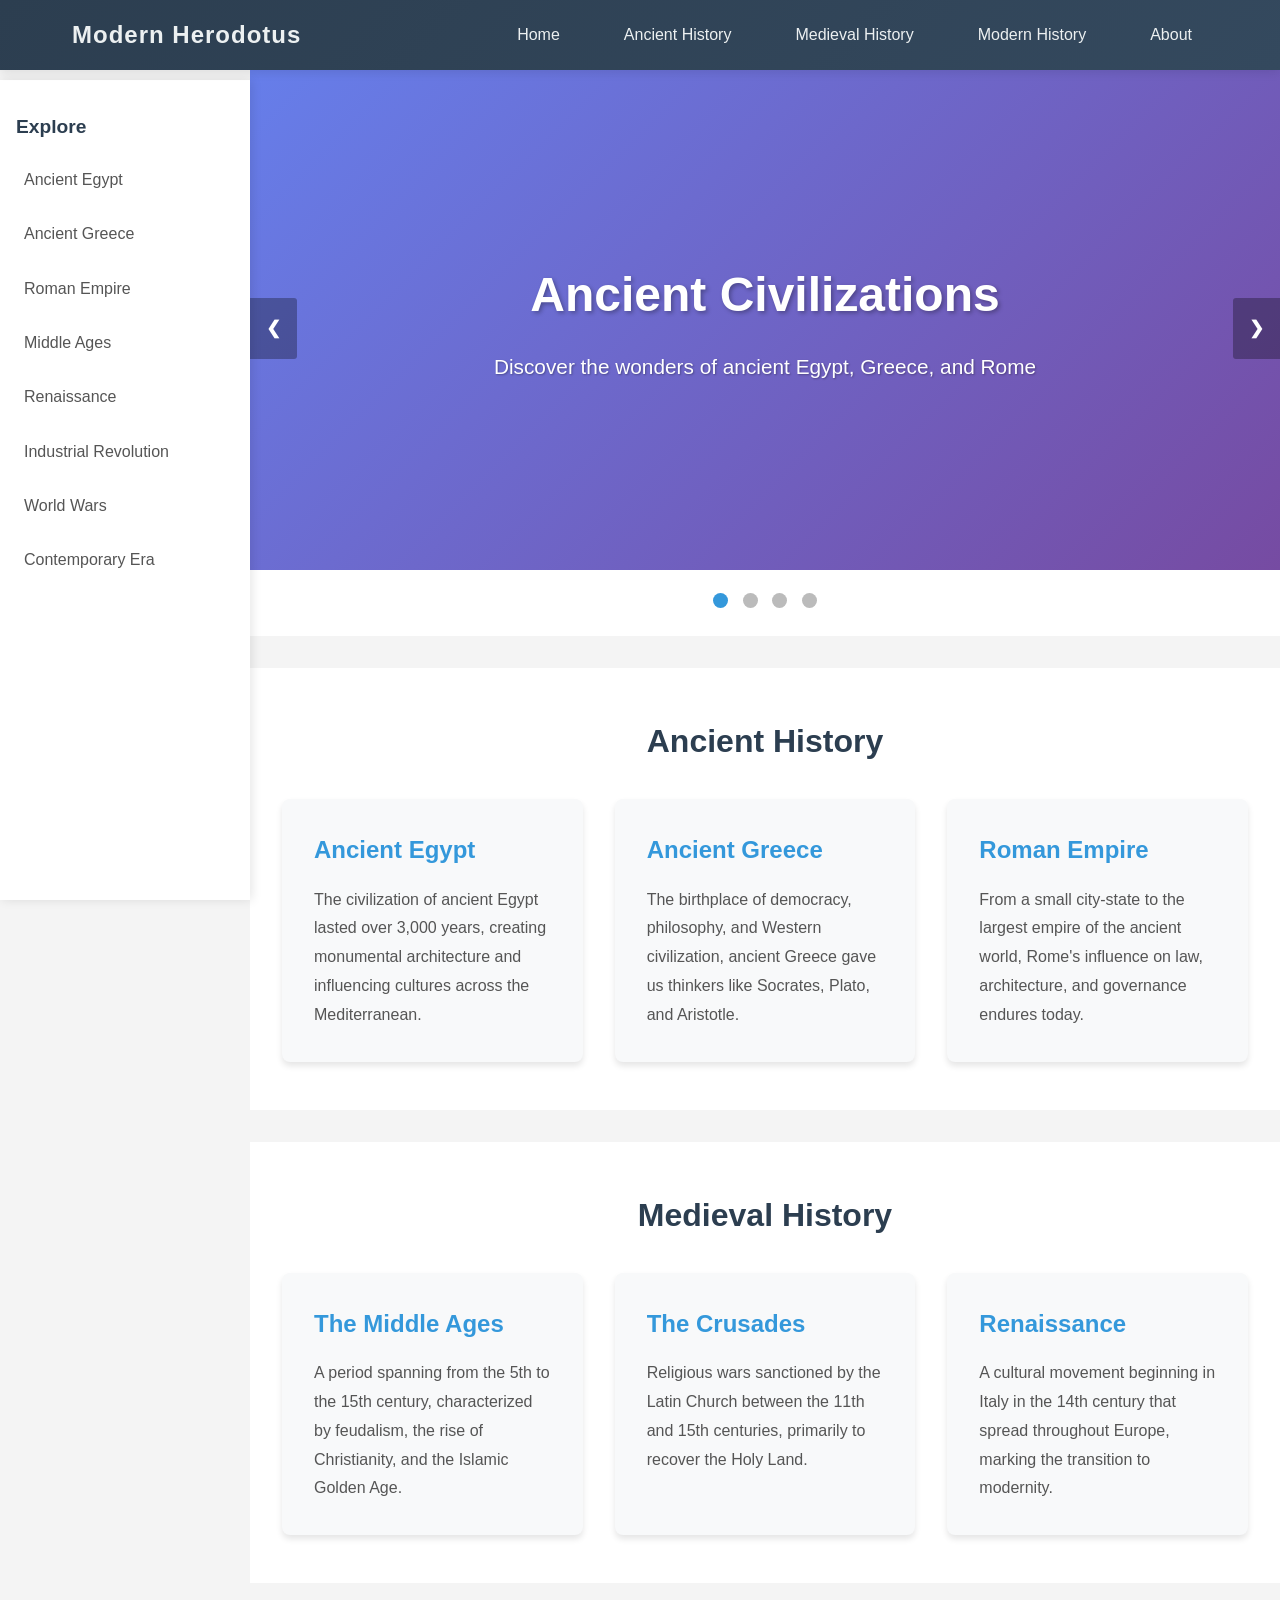
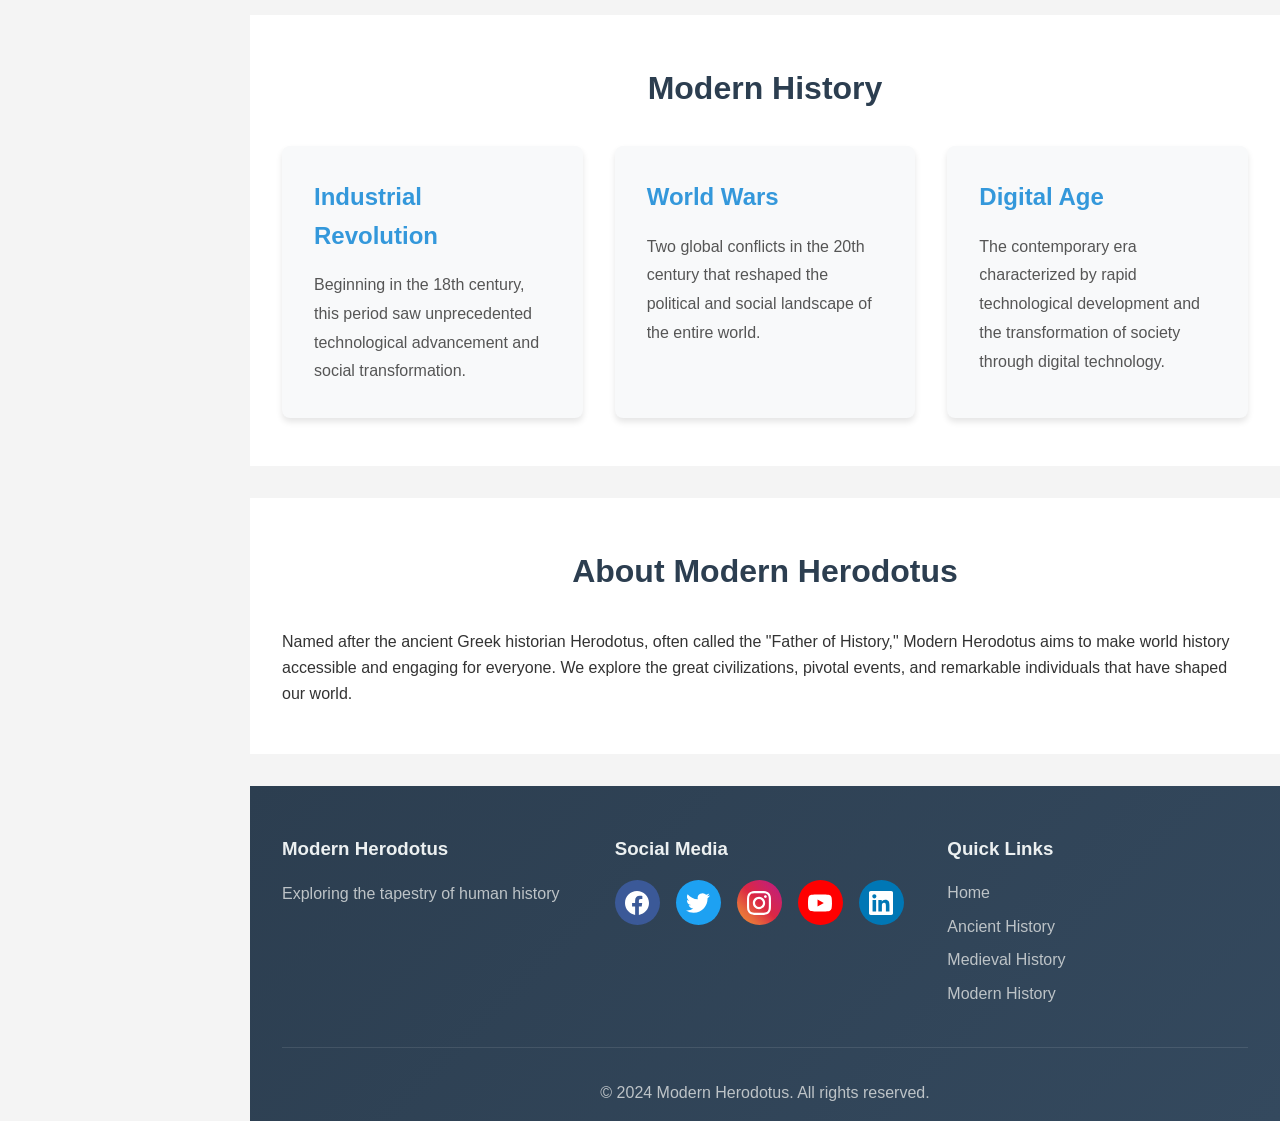
==== index.html @ 2af46319 "Add complete world history website structure with menu, slideshow, and footer Co-authored-by: kolari" ====
<!DOCTYPE html>
<html lang="en">
<head>
    <meta charset="UTF-8">
    <meta name="viewport" content="width=device-width, initial-scale=1.0">
    <title>Modern Herodotus - World History</title>
    <link rel="stylesheet" href="styles.css">
</head>
<body>
    <!-- Top Navigation Menu -->
    <nav class="top-nav">
        <div class="nav-container">
            <div class="logo">Modern Herodotus</div>
            <ul class="nav-menu">
                <li><a href="#home">Home</a></li>
                <li><a href="#ancient">Ancient History</a></li>
                <li><a href="#medieval">Medieval History</a></li>
                <li><a href="#modern">Modern History</a></li>
                <li><a href="#about">About</a></li>
            </ul>
            <div class="menu-toggle">
                <span></span>
                <span></span>
                <span></span>
            </div>
        </div>
    </nav>

    <!-- Side Menu -->
    <aside class="side-menu">
        <h3>Explore</h3>
        <ul>
            <li><a href="#ancient-egypt">Ancient Egypt</a></li>
            <li><a href="#ancient-greece">Ancient Greece</a></li>
            <li><a href="#roman-empire">Roman Empire</a></li>
            <li><a href="#middle-ages">Middle Ages</a></li>
            <li><a href="#renaissance">Renaissance</a></li>
            <li><a href="#industrial">Industrial Revolution</a></li>
            <li><a href="#world-wars">World Wars</a></li>
            <li><a href="#contemporary">Contemporary Era</a></li>
        </ul>
    </aside>

    <!-- Main Content -->
    <main class="main-content">
        <!-- Hero Slideshow Section -->
        <section class="hero-slideshow" id="home">
            <div class="slideshow-container">
                <div class="slide fade active">
                    <div class="slide-content">
                        <h1>Ancient Civilizations</h1>
                        <p>Discover the wonders of ancient Egypt, Greece, and Rome</p>
                    </div>
                </div>
                <div class="slide fade">
                    <div class="slide-content">
                        <h1>Medieval Kingdoms</h1>
                        <p>Explore the age of knights, castles, and crusades</p>
                    </div>
                </div>
                <div class="slide fade">
                    <div class="slide-content">
                        <h1>Modern World</h1>
                        <p>From industrial revolution to the digital age</p>
                    </div>
                </div>
                <div class="slide fade">
                    <div class="slide-content">
                        <h1>World Wars</h1>
                        <p>The conflicts that shaped the 20th century</p>
                    </div>
                </div>
                
                <!-- Navigation Arrows -->
                <a class="prev" onclick="changeSlide(-1)">&#10094;</a>
                <a class="next" onclick="changeSlide(1)">&#10095;</a>
            </div>
            
            <!-- Slide Indicators -->
            <div class="slide-indicators">
                <span class="dot active" onclick="currentSlide(1)"></span>
                <span class="dot" onclick="currentSlide(2)"></span>
                <span class="dot" onclick="currentSlide(3)"></span>
                <span class="dot" onclick="currentSlide(4)"></span>
            </div>
        </section>

        <!-- Content Sections -->
        <section class="content-section" id="ancient">
            <h2>Ancient History</h2>
            <div class="content-grid">
                <div class="content-card">
                    <h3>Ancient Egypt</h3>
                    <p>The civilization of ancient Egypt lasted over 3,000 years, creating monumental architecture and influencing cultures across the Mediterranean.</p>
                </div>
                <div class="content-card">
                    <h3>Ancient Greece</h3>
                    <p>The birthplace of democracy, philosophy, and Western civilization, ancient Greece gave us thinkers like Socrates, Plato, and Aristotle.</p>
                </div>
                <div class="content-card">
                    <h3>Roman Empire</h3>
                    <p>From a small city-state to the largest empire of the ancient world, Rome's influence on law, architecture, and governance endures today.</p>
                </div>
            </div>
        </section>

        <section class="content-section" id="medieval">
            <h2>Medieval History</h2>
            <div class="content-grid">
                <div class="content-card">
                    <h3>The Middle Ages</h3>
                    <p>A period spanning from the 5th to the 15th century, characterized by feudalism, the rise of Christianity, and the Islamic Golden Age.</p>
                </div>
                <div class="content-card">
                    <h3>The Crusades</h3>
                    <p>Religious wars sanctioned by the Latin Church between the 11th and 15th centuries, primarily to recover the Holy Land.</p>
                </div>
                <div class="content-card">
                    <h3>Renaissance</h3>
                    <p>A cultural movement beginning in Italy in the 14th century that spread throughout Europe, marking the transition to modernity.</p>
                </div>
            </div>
        </section>

        <section class="content-section" id="modern">
            <h2>Modern History</h2>
            <div class="content-grid">
                <div class="content-card">
                    <h3>Industrial Revolution</h3>
                    <p>Beginning in the 18th century, this period saw unprecedented technological advancement and social transformation.</p>
                </div>
                <div class="content-card">
                    <h3>World Wars</h3>
                    <p>Two global conflicts in the 20th century that reshaped the political and social landscape of the entire world.</p>
                </div>
                <div class="content-card">
                    <h3>Digital Age</h3>
                    <p>The contemporary era characterized by rapid technological development and the transformation of society through digital technology.</p>
                </div>
            </div>
        </section>

        <section class="content-section" id="about">
            <h2>About Modern Herodotus</h2>
            <p>Named after the ancient Greek historian Herodotus, often called the "Father of History," Modern Herodotus aims to make world history accessible and engaging for everyone. We explore the great civilizations, pivotal events, and remarkable individuals that have shaped our world.</p>
        </section>
    </main>

    <!-- Footer -->
    <footer class="footer">
        <div class="footer-content">
            <div class="footer-section">
                <h3>Modern Herodotus</h3>
                <p>Exploring the tapestry of human history</p>
            </div>
            <div class="footer-section">
                <h3>Social Media</h3>
                <div class="social-buttons">
                    <a href="#" class="social-btn facebook" title="Facebook">
                        <svg xmlns="http://www.w3.org/2000/svg" width="24" height="24" viewBox="0 0 24 24" fill="currentColor">
                            <path d="M24 12.073c0-6.627-5.373-12-12-12s-12 5.373-12 12c0 5.99 4.388 10.954 10.125 11.854v-8.385H7.078v-3.47h3.047V9.43c0-3.007 1.792-4.669 4.533-4.669 1.312 0 2.686.235 2.686.235v2.953H15.83c-1.491 0-1.956.925-1.956 1.874v2.25h3.328l-.532 3.47h-2.796v8.385C19.612 23.027 24 18.062 24 12.073z"/>
                        </svg>
                    </a>
                    <a href="#" class="social-btn twitter" title="Twitter">
                        <svg xmlns="http://www.w3.org/2000/svg" width="24" height="24" viewBox="0 0 24 24" fill="currentColor">
                            <path d="M23.953 4.57a10 10 0 01-2.825.775 4.958 4.958 0 002.163-2.723c-.951.555-2.005.959-3.127 1.184a4.92 4.92 0 00-8.384 4.482C7.69 8.095 4.067 6.13 1.64 3.162a4.822 4.822 0 00-.666 2.475c0 1.71.87 3.213 2.188 4.096a4.904 4.904 0 01-2.228-.616v.06a4.923 4.923 0 003.946 4.827 4.996 4.996 0 01-2.212.085 4.936 4.936 0 004.604 3.417 9.867 9.867 0 01-6.102 2.105c-.39 0-.779-.023-1.17-.067a13.995 13.995 0 007.557 2.209c9.053 0 13.998-7.496 13.998-13.985 0-.21 0-.42-.015-.63A9.935 9.935 0 0024 4.59z"/>
                        </svg>
                    </a>
                    <a href="#" class="social-btn instagram" title="Instagram">
                        <svg xmlns="http://www.w3.org/2000/svg" width="24" height="24" viewBox="0 0 24 24" fill="currentColor">
                            <path d="M12 0C8.74 0 8.333.015 7.053.072 5.775.132 4.905.333 4.14.63c-.789.306-1.459.717-2.126 1.384S.935 3.35.63 4.14C.333 4.905.131 5.775.072 7.053.012 8.333 0 8.74 0 12s.015 3.667.072 4.947c.06 1.277.261 2.148.558 2.913.306.788.717 1.459 1.384 2.126.667.666 1.336 1.079 2.126 1.384.766.296 1.636.499 2.913.558C8.333 23.988 8.74 24 12 24s3.667-.015 4.947-.072c1.277-.06 2.148-.262 2.913-.558.788-.306 1.459-.718 2.126-1.384.666-.667 1.079-1.335 1.384-2.126.296-.765.499-1.636.558-2.913.06-1.28.072-1.687.072-4.947s-.015-3.667-.072-4.947c-.06-1.277-.262-2.149-.558-2.913-.306-.789-.718-1.459-1.384-2.126C21.319 1.347 20.651.935 19.86.63c-.765-.297-1.636-.499-2.913-.558C15.667.012 15.26 0 12 0zm0 2.16c3.203 0 3.585.016 4.85.071 1.17.055 1.805.249 2.227.415.562.217.96.477 1.382.896.419.42.679.819.896 1.381.164.422.36 1.057.413 2.227.057 1.266.07 1.646.07 4.85s-.015 3.585-.074 4.85c-.061 1.17-.256 1.805-.421 2.227-.224.562-.479.96-.899 1.382-.419.419-.824.679-1.38.896-.42.164-1.065.36-2.235.413-1.274.057-1.649.07-4.859.07-3.211 0-3.586-.015-4.859-.074-1.171-.061-1.816-.256-2.236-.421-.569-.224-.96-.479-1.379-.899-.421-.419-.69-.824-.9-1.38-.165-.42-.359-1.065-.42-2.235-.045-1.26-.061-1.649-.061-4.844 0-3.196.016-3.586.061-4.861.061-1.17.255-1.814.42-2.234.21-.57.479-.96.9-1.381.419-.419.81-.689 1.379-.898.42-.166 1.051-.361 2.221-.421 1.275-.045 1.65-.06 4.859-.06l.045.03zm0 3.678c-3.405 0-6.162 2.76-6.162 6.162 0 3.405 2.76 6.162 6.162 6.162 3.405 0 6.162-2.76 6.162-6.162 0-3.405-2.76-6.162-6.162-6.162zM12 16c-2.21 0-4-1.79-4-4s1.79-4 4-4 4 1.79 4 4-1.79 4-4 4zm7.846-10.405c0 .795-.646 1.44-1.44 1.44-.795 0-1.44-.646-1.44-1.44 0-.794.646-1.439 1.44-1.439.793-.001 1.44.645 1.44 1.439z"/>
                        </svg>
                    </a>
                    <a href="#" class="social-btn youtube" title="YouTube">
                        <svg xmlns="http://www.w3.org/2000/svg" width="24" height="24" viewBox="0 0 24 24" fill="currentColor">
                            <path d="M23.498 6.186a3.016 3.016 0 0 0-2.122-2.136C19.505 3.545 12 3.545 12 3.545s-7.505 0-9.377.505A3.017 3.017 0 0 0 .502 6.186C0 8.07 0 12 0 12s0 3.93.502 5.814a3.016 3.016 0 0 0 2.122 2.136c1.871.505 9.376.505 9.376.505s7.505 0 9.377-.505a3.015 3.015 0 0 0 2.122-2.136C24 15.93 24 12 24 12s0-3.93-.502-5.814zM9.545 15.568V8.432L15.818 12l-6.273 3.568z"/>
                        </svg>
                    </a>
                    <a href="#" class="social-btn linkedin" title="LinkedIn">
                        <svg xmlns="http://www.w3.org/2000/svg" width="24" height="24" viewBox="0 0 24 24" fill="currentColor">
                            <path d="M20.447 20.452h-3.554v-5.569c0-1.328-.027-3.037-1.852-3.037-1.853 0-2.136 1.445-2.136 2.939v5.667H9.351V9h3.414v1.561h.046c.477-.9 1.637-1.85 3.37-1.85 3.601 0 4.267 2.37 4.267 5.455v6.286zM5.337 7.433c-1.144 0-2.063-.926-2.063-2.065 0-1.138.92-2.063 2.063-2.063 1.14 0 2.064.925 2.064 2.063 0 1.139-.925 2.065-2.064 2.065zm1.782 13.019H3.555V9h3.564v11.452zM22.225 0H1.771C.792 0 0 .774 0 1.729v20.542C0 23.227.792 24 1.771 24h20.451C23.2 24 24 23.227 24 22.271V1.729C24 .774 23.2 0 22.222 0h.003z"/>
                        </svg>
                    </a>
                </div>
            </div>
            <div class="footer-section">
                <h3>Quick Links</h3>
                <ul class="footer-links">
                    <li><a href="#home">Home</a></li>
                    <li><a href="#ancient">Ancient History</a></li>
                    <li><a href="#medieval">Medieval History</a></li>
                    <li><a href="#modern">Modern History</a></li>
                </ul>
            </div>
        </div>
        <div class="footer-bottom">
            <p>&copy; 2024 Modern Herodotus. All rights reserved.</p>
        </div>
    </footer>

    <script src="script.js"></script>
</body>
</html>
---- styles.css ----
* {
    margin: 0;
    padding: 0;
    box-sizing: border-box;
}

body {
    font-family: 'Segoe UI', Tahoma, Geneva, Verdana, sans-serif;
    line-height: 1.6;
    color: #333;
    background-color: #f4f4f4;
}

/* Top Navigation */
.top-nav {
    background: linear-gradient(135deg, #2c3e50 0%, #34495e 100%);
    color: white;
    padding: 1rem 0;
    position: sticky;
    top: 0;
    z-index: 1000;
    box-shadow: 0 2px 10px rgba(0,0,0,0.1);
}

.nav-container {
    max-width: 1200px;
    margin: 0 auto;
    padding: 0 2rem;
    display: flex;
    justify-content: space-between;
    align-items: center;
}

.logo {
    font-size: 1.5rem;
    font-weight: bold;
    color: #ecf0f1;
    letter-spacing: 1px;
}

.nav-menu {
    display: flex;
    list-style: none;
    gap: 2rem;
}

.nav-menu li a {
    color: #ecf0f1;
    text-decoration: none;
    transition: color 0.3s ease;
    padding: 0.5rem 1rem;
    border-radius: 4px;
}

.nav-menu li a:hover {
    color: #3498db;
    background-color: rgba(255,255,255,0.1);
}

.menu-toggle {
    display: none;
    flex-direction: column;
    cursor: pointer;
}

.menu-toggle span {
    width: 25px;
    height: 3px;
    background-color: white;
    margin: 3px 0;
    transition: 0.3s;
}

/* Side Menu */
.side-menu {
    position: fixed;
    left: 0;
    top: 80px;
    width: 250px;
    background: white;
    height: calc(100vh - 80px);
    padding: 2rem 1rem;
    box-shadow: 2px 0 10px rgba(0,0,0,0.1);
    overflow-y: auto;
    z-index: 100;
}

.side-menu h3 {
    color: #2c3e50;
    margin-bottom: 1rem;
    font-size: 1.2rem;
}

.side-menu ul {
    list-style: none;
}

.side-menu ul li {
    margin-bottom: 0.8rem;
}

.side-menu ul li a {
    color: #555;
    text-decoration: none;
    display: block;
    padding: 0.5rem;
    border-radius: 4px;
    transition: all 0.3s ease;
}

.side-menu ul li a:hover {
    background-color: #3498db;
    color: white;
    padding-left: 1rem;
}

/* Main Content */
.main-content {
    margin-left: 250px;
    padding: 0;
}

/* Hero Slideshow */
.hero-slideshow {
    position: relative;
    width: 100%;
    overflow: hidden;
}

.slideshow-container {
    position: relative;
    width: 100%;
    height: 500px;
    background: linear-gradient(135deg, #667eea 0%, #764ba2 100%);
}

.slide {
    display: none;
    width: 100%;
    height: 100%;
    position: absolute;
    top: 0;
    left: 0;
    animation-duration: 1s;
}

.slide.active {
    display: flex;
    align-items: center;
    justify-content: center;
}

.slide-content {
    text-align: center;
    color: white;
    padding: 2rem;
    max-width: 800px;
}

.slide-content h1 {
    font-size: 3rem;
    margin-bottom: 1rem;
    text-shadow: 2px 2px 4px rgba(0,0,0,0.3);
}

.slide-content p {
    font-size: 1.3rem;
    text-shadow: 1px 1px 2px rgba(0,0,0,0.3);
}

/* Slide 1 - Ancient */
.slide:nth-child(1) {
    background: linear-gradient(135deg, #667eea 0%, #764ba2 100%);
}

/* Slide 2 - Medieval */
.slide:nth-child(2) {
    background: linear-gradient(135deg, #f093fb 0%, #f5576c 100%);
}

/* Slide 3 - Modern */
.slide:nth-child(3) {
    background: linear-gradient(135deg, #4facfe 0%, #00f2fe 100%);
}

/* Slide 4 - World Wars */
.slide:nth-child(4) {
    background: linear-gradient(135deg, #43e97b 0%, #38f9d7 100%);
}

.fade {
    animation-name: fade;
    animation-duration: 1s;
}

@keyframes fade {
    from {opacity: 0.4}
    to {opacity: 1}
}

/* Navigation Arrows */
.prev, .next {
    cursor: pointer;
    position: absolute;
    top: 50%;
    width: auto;
    margin-top: -22px;
    padding: 16px;
    color: white;
    font-weight: bold;
    font-size: 18px;
    transition: 0.3s ease;
    border-radius: 0 3px 3px 0;
    user-select: none;
    background-color: rgba(0,0,0,0.3);
}

.next {
    right: 0;
    border-radius: 3px 0 0 3px;
}

.prev:hover, .next:hover {
    background-color: rgba(0,0,0,0.8);
}

/* Slide Indicators */
.slide-indicators {
    text-align: center;
    padding: 20px;
    background: white;
}

.dot {
    cursor: pointer;
    height: 15px;
    width: 15px;
    margin: 0 5px;
    background-color: #bbb;
    border-radius: 50%;
    display: inline-block;
    transition: background-color 0.3s ease;
}

.dot.active, .dot:hover {
    background-color: #3498db;
}

/* Content Sections */
.content-section {
    padding: 3rem 2rem;
    background: white;
    margin: 2rem 0;
}

.content-section h2 {
    color: #2c3e50;
    font-size: 2rem;
    margin-bottom: 2rem;
    text-align: center;
}

.content-grid {
    display: grid;
    grid-template-columns: repeat(auto-fit, minmax(300px, 1fr));
    gap: 2rem;
    max-width: 1200px;
    margin: 0 auto;
}

.content-card {
    background: #f8f9fa;
    padding: 2rem;
    border-radius: 8px;
    box-shadow: 0 4px 6px rgba(0,0,0,0.1);
    transition: transform 0.3s ease, box-shadow 0.3s ease;
}

.content-card:hover {
    transform: translateY(-5px);
    box-shadow: 0 6px 12px rgba(0,0,0,0.15);
}

.content-card h3 {
    color: #3498db;
    margin-bottom: 1rem;
    font-size: 1.5rem;
}

.content-card p {
    color: #555;
    line-height: 1.8;
}

/* Footer */
.footer {
    background: linear-gradient(135deg, #2c3e50 0%, #34495e 100%);
    color: white;
    margin-left: 250px;
    padding: 3rem 2rem 1rem;
}

.footer-content {
    max-width: 1200px;
    margin: 0 auto;
    display: grid;
    grid-template-columns: repeat(auto-fit, minmax(250px, 1fr));
    gap: 2rem;
    margin-bottom: 2rem;
}

.footer-section h3 {
    margin-bottom: 1rem;
    color: #ecf0f1;
}

.footer-section p {
    color: #bdc3c7;
    line-height: 1.8;
}

/* Social Buttons */
.social-buttons {
    display: flex;
    gap: 1rem;
    flex-wrap: wrap;
}

.social-btn {
    width: 45px;
    height: 45px;
    border-radius: 50%;
    display: flex;
    align-items: center;
    justify-content: center;
    transition: all 0.3s ease;
    text-decoration: none;
}

.social-btn svg {
    width: 24px;
    height: 24px;
}

.social-btn.facebook {
    background-color: #3b5998;
    color: white;
}

.social-btn.facebook:hover {
    background-color: #2d4373;
    transform: translateY(-3px);
}

.social-btn.twitter {
    background-color: #1da1f2;
    color: white;
}

.social-btn.twitter:hover {
    background-color: #0c85d0;
    transform: translateY(-3px);
}

.social-btn.instagram {
    background: linear-gradient(45deg, #f09433 0%, #e6683c 25%, #dc2743 50%, #cc2366 75%, #bc1888 100%);
    color: white;
}

.social-btn.instagram:hover {
    transform: translateY(-3px);
    box-shadow: 0 4px 8px rgba(0,0,0,0.3);
}

.social-btn.youtube {
    background-color: #ff0000;
    color: white;
}

.social-btn.youtube:hover {
    background-color: #cc0000;
    transform: translateY(-3px);
}

.social-btn.linkedin {
    background-color: #0077b5;
    color: white;
}

.social-btn.linkedin:hover {
    background-color: #005582;
    transform: translateY(-3px);
}

/* Footer Links */
.footer-links {
    list-style: none;
}

.footer-links li {
    margin-bottom: 0.5rem;
}

.footer-links li a {
    color: #bdc3c7;
    text-decoration: none;
    transition: color 0.3s ease;
}

.footer-links li a:hover {
    color: #3498db;
}

.footer-bottom {
    text-align: center;
    padding-top: 2rem;
    border-top: 1px solid rgba(255,255,255,0.1);
    color: #bdc3c7;
}

/* Responsive Design */
@media screen and (max-width: 768px) {
    .menu-toggle {
        display: flex;
    }
    
    .nav-menu {
        position: absolute;
        top: 100%;
        left: 0;
        width: 100%;
        background: #2c3e50;
        flex-direction: column;
        gap: 0;
        max-height: 0;
        overflow: hidden;
        transition: max-height 0.3s ease;
    }
    
    .nav-menu.active {
        max-height: 300px;
    }
    
    .nav-menu li {
        width: 100%;
        text-align: center;
        border-bottom: 1px solid rgba(255,255,255,0.1);
    }
    
    .side-menu {
        transform: translateX(-100%);
        transition: transform 0.3s ease;
    }
    
    .side-menu.active {
        transform: translateX(0);
    }
    
    .main-content {
        margin-left: 0;
    }
    
    .footer {
        margin-left: 0;
    }
    
    .slide-content h1 {
        font-size: 2rem;
    }
    
    .slide-content p {
        font-size: 1rem;
    }
    
    .slideshow-container {
        height: 400px;
    }
}

@media screen and (max-width: 480px) {
    .slide-content h1 {
        font-size: 1.5rem;
    }
    
    .content-grid {
        grid-template-columns: 1fr;
    }
    
    .slideshow-container {
        height: 300px;
    }
}
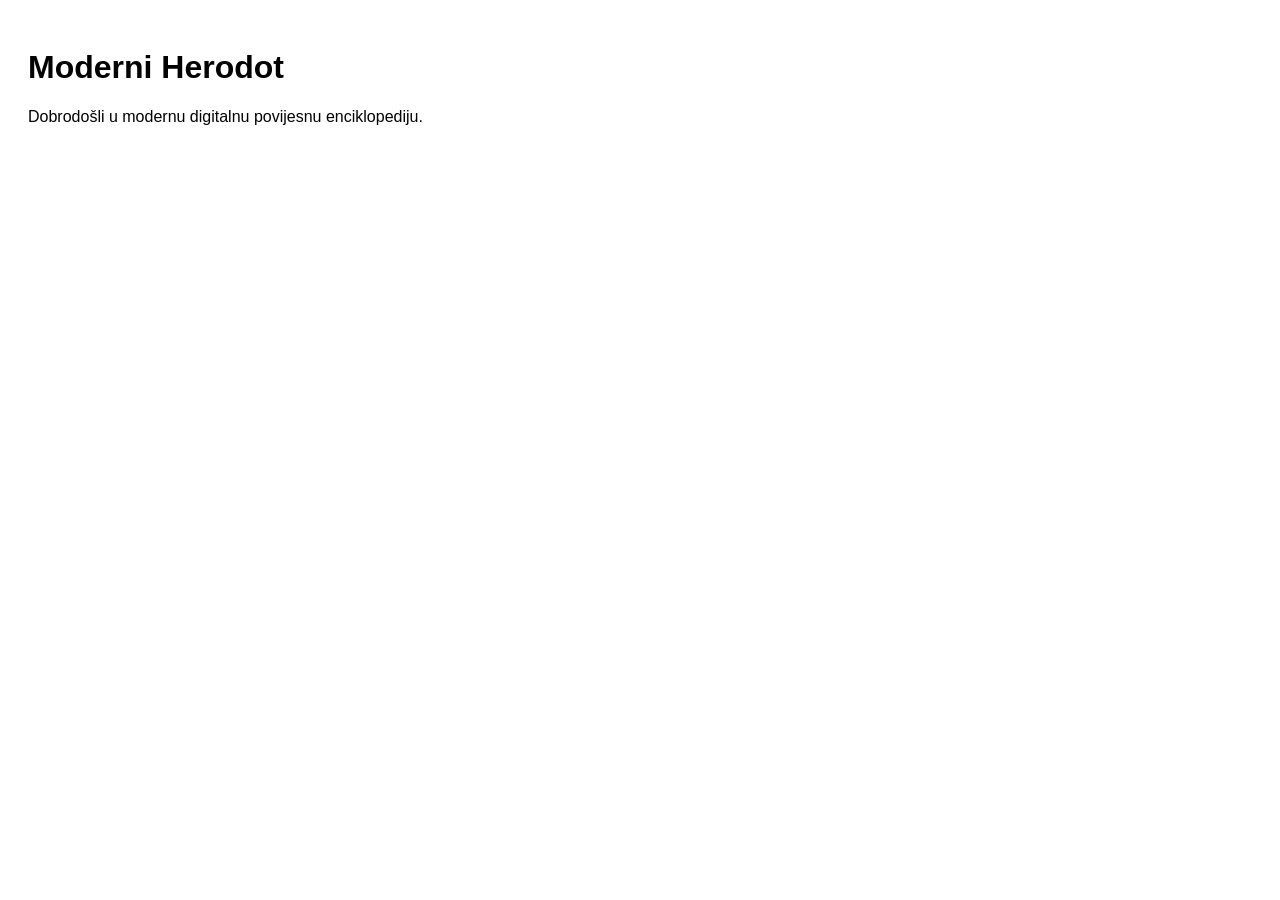
==== commit 030574f4: "Prvi commit" ====
--- a/index.html
+++ b/index.html
@@ -1,203 +1,12 @@
-<!DOCTYPE html>
-<html lang="en">
+<!doctype html>
+<html lang="hr">
 <head>
-    <meta charset="UTF-8">
-    <meta name="viewport" content="width=device-width, initial-scale=1.0">
-    <title>Modern Herodotus - World History</title>
-    <link rel="stylesheet" href="styles.css">
+<meta charset="utf-8">
+<title>Moderni Herodot</title>
+<link rel="stylesheet" href="style.css">
 </head>
 <body>
-    <!-- Top Navigation Menu -->
-    <nav class="top-nav">
-        <div class="nav-container">
-            <div class="logo">Modern Herodotus</div>
-            <ul class="nav-menu">
-                <li><a href="#home">Home</a></li>
-                <li><a href="#ancient">Ancient History</a></li>
-                <li><a href="#medieval">Medieval History</a></li>
-                <li><a href="#modern">Modern History</a></li>
-                <li><a href="#about">About</a></li>
-            </ul>
-            <div class="menu-toggle">
-                <span></span>
-                <span></span>
-                <span></span>
-            </div>
-        </div>
-    </nav>
-
-    <!-- Side Menu -->
-    <aside class="side-menu">
-        <h3>Explore</h3>
-        <ul>
-            <li><a href="#ancient-egypt">Ancient Egypt</a></li>
-            <li><a href="#ancient-greece">Ancient Greece</a></li>
-            <li><a href="#roman-empire">Roman Empire</a></li>
-            <li><a href="#middle-ages">Middle Ages</a></li>
-            <li><a href="#renaissance">Renaissance</a></li>
-            <li><a href="#industrial">Industrial Revolution</a></li>
-            <li><a href="#world-wars">World Wars</a></li>
-            <li><a href="#contemporary">Contemporary Era</a></li>
-        </ul>
-    </aside>
-
-    <!-- Main Content -->
-    <main class="main-content">
-        <!-- Hero Slideshow Section -->
-        <section class="hero-slideshow" id="home">
-            <div class="slideshow-container">
-                <div class="slide fade active">
-                    <div class="slide-content">
-                        <h1>Ancient Civilizations</h1>
-                        <p>Discover the wonders of ancient Egypt, Greece, and Rome</p>
-                    </div>
-                </div>
-                <div class="slide fade">
-                    <div class="slide-content">
-                        <h1>Medieval Kingdoms</h1>
-                        <p>Explore the age of knights, castles, and crusades</p>
-                    </div>
-                </div>
-                <div class="slide fade">
-                    <div class="slide-content">
-                        <h1>Modern World</h1>
-                        <p>From industrial revolution to the digital age</p>
-                    </div>
-                </div>
-                <div class="slide fade">
-                    <div class="slide-content">
-                        <h1>World Wars</h1>
-                        <p>The conflicts that shaped the 20th century</p>
-                    </div>
-                </div>
-                
-                <!-- Navigation Arrows -->
-                <a class="prev" onclick="changeSlide(-1)">&#10094;</a>
-                <a class="next" onclick="changeSlide(1)">&#10095;</a>
-            </div>
-            
-            <!-- Slide Indicators -->
-            <div class="slide-indicators">
-                <span class="dot active" onclick="currentSlide(1)"></span>
-                <span class="dot" onclick="currentSlide(2)"></span>
-                <span class="dot" onclick="currentSlide(3)"></span>
-                <span class="dot" onclick="currentSlide(4)"></span>
-            </div>
-        </section>
-
-        <!-- Content Sections -->
-        <section class="content-section" id="ancient">
-            <h2>Ancient History</h2>
-            <div class="content-grid">
-                <div class="content-card">
-                    <h3>Ancient Egypt</h3>
-                    <p>The civilization of ancient Egypt lasted over 3,000 years, creating monumental architecture and influencing cultures across the Mediterranean.</p>
-                </div>
-                <div class="content-card">
-                    <h3>Ancient Greece</h3>
-                    <p>The birthplace of democracy, philosophy, and Western civilization, ancient Greece gave us thinkers like Socrates, Plato, and Aristotle.</p>
-                </div>
-                <div class="content-card">
-                    <h3>Roman Empire</h3>
-                    <p>From a small city-state to the largest empire of the ancient world, Rome's influence on law, architecture, and governance endures today.</p>
-                </div>
-            </div>
-        </section>
-
-        <section class="content-section" id="medieval">
-            <h2>Medieval History</h2>
-            <div class="content-grid">
-                <div class="content-card">
-                    <h3>The Middle Ages</h3>
-                    <p>A period spanning from the 5th to the 15th century, characterized by feudalism, the rise of Christianity, and the Islamic Golden Age.</p>
-                </div>
-                <div class="content-card">
-                    <h3>The Crusades</h3>
-                    <p>Religious wars sanctioned by the Latin Church between the 11th and 15th centuries, primarily to recover the Holy Land.</p>
-                </div>
-                <div class="content-card">
-                    <h3>Renaissance</h3>
-                    <p>A cultural movement beginning in Italy in the 14th century that spread throughout Europe, marking the transition to modernity.</p>
-                </div>
-            </div>
-        </section>
-
-        <section class="content-section" id="modern">
-            <h2>Modern History</h2>
-            <div class="content-grid">
-                <div class="content-card">
-                    <h3>Industrial Revolution</h3>
-                    <p>Beginning in the 18th century, this period saw unprecedented technological advancement and social transformation.</p>
-                </div>
-                <div class="content-card">
-                    <h3>World Wars</h3>
-                    <p>Two global conflicts in the 20th century that reshaped the political and social landscape of the entire world.</p>
-                </div>
-                <div class="content-card">
-                    <h3>Digital Age</h3>
-                    <p>The contemporary era characterized by rapid technological development and the transformation of society through digital technology.</p>
-                </div>
-            </div>
-        </section>
-
-        <section class="content-section" id="about">
-            <h2>About Modern Herodotus</h2>
-            <p>Named after the ancient Greek historian Herodotus, often called the "Father of History," Modern Herodotus aims to make world history accessible and engaging for everyone. We explore the great civilizations, pivotal events, and remarkable individuals that have shaped our world.</p>
-        </section>
-    </main>
-
-    <!-- Footer -->
-    <footer class="footer">
-        <div class="footer-content">
-            <div class="footer-section">
-                <h3>Modern Herodotus</h3>
-                <p>Exploring the tapestry of human history</p>
-            </div>
-            <div class="footer-section">
-                <h3>Social Media</h3>
-                <div class="social-buttons">
-                    <a href="#" class="social-btn facebook" title="Facebook">
-                        <svg xmlns="http://www.w3.org/2000/svg" width="24" height="24" viewBox="0 0 24 24" fill="currentColor">
-                            <path d="M24 12.073c0-6.627-5.373-12-12-12s-12 5.373-12 12c0 5.99 4.388 10.954 10.125 11.854v-8.385H7.078v-3.47h3.047V9.43c0-3.007 1.792-4.669 4.533-4.669 1.312 0 2.686.235 2.686.235v2.953H15.83c-1.491 0-1.956.925-1.956 1.874v2.25h3.328l-.532 3.47h-2.796v8.385C19.612 23.027 24 18.062 24 12.073z"/>
-                        </svg>
-                    </a>
-                    <a href="#" class="social-btn twitter" title="Twitter">
-                        <svg xmlns="http://www.w3.org/2000/svg" width="24" height="24" viewBox="0 0 24 24" fill="currentColor">
-                            <path d="M23.953 4.57a10 10 0 01-2.825.775 4.958 4.958 0 002.163-2.723c-.951.555-2.005.959-3.127 1.184a4.92 4.92 0 00-8.384 4.482C7.69 8.095 4.067 6.13 1.64 3.162a4.822 4.822 0 00-.666 2.475c0 1.71.87 3.213 2.188 4.096a4.904 4.904 0 01-2.228-.616v.06a4.923 4.923 0 003.946 4.827 4.996 4.996 0 01-2.212.085 4.936 4.936 0 004.604 3.417 9.867 9.867 0 01-6.102 2.105c-.39 0-.779-.023-1.17-.067a13.995 13.995 0 007.557 2.209c9.053 0 13.998-7.496 13.998-13.985 0-.21 0-.42-.015-.63A9.935 9.935 0 0024 4.59z"/>
-                        </svg>
-                    </a>
-                    <a href="#" class="social-btn instagram" title="Instagram">
-                        <svg xmlns="http://www.w3.org/2000/svg" width="24" height="24" viewBox="0 0 24 24" fill="currentColor">
-                            <path d="M12 0C8.74 0 8.333.015 7.053.072 5.775.132 4.905.333 4.14.63c-.789.306-1.459.717-2.126 1.384S.935 3.35.63 4.14C.333 4.905.131 5.775.072 7.053.012 8.333 0 8.74 0 12s.015 3.667.072 4.947c.06 1.277.261 2.148.558 2.913.306.788.717 1.459 1.384 2.126.667.666 1.336 1.079 2.126 1.384.766.296 1.636.499 2.913.558C8.333 23.988 8.74 24 12 24s3.667-.015 4.947-.072c1.277-.06 2.148-.262 2.913-.558.788-.306 1.459-.718 2.126-1.384.666-.667 1.079-1.335 1.384-2.126.296-.765.499-1.636.558-2.913.06-1.28.072-1.687.072-4.947s-.015-3.667-.072-4.947c-.06-1.277-.262-2.149-.558-2.913-.306-.789-.718-1.459-1.384-2.126C21.319 1.347 20.651.935 19.86.63c-.765-.297-1.636-.499-2.913-.558C15.667.012 15.26 0 12 0zm0 2.16c3.203 0 3.585.016 4.85.071 1.17.055 1.805.249 2.227.415.562.217.96.477 1.382.896.419.42.679.819.896 1.381.164.422.36 1.057.413 2.227.057 1.266.07 1.646.07 4.85s-.015 3.585-.074 4.85c-.061 1.17-.256 1.805-.421 2.227-.224.562-.479.96-.899 1.382-.419.419-.824.679-1.38.896-.42.164-1.065.36-2.235.413-1.274.057-1.649.07-4.859.07-3.211 0-3.586-.015-4.859-.074-1.171-.061-1.816-.256-2.236-.421-.569-.224-.96-.479-1.379-.899-.421-.419-.69-.824-.9-1.38-.165-.42-.359-1.065-.42-2.235-.045-1.26-.061-1.649-.061-4.844 0-3.196.016-3.586.061-4.861.061-1.17.255-1.814.42-2.234.21-.57.479-.96.9-1.381.419-.419.81-.689 1.379-.898.42-.166 1.051-.361 2.221-.421 1.275-.045 1.65-.06 4.859-.06l.045.03zm0 3.678c-3.405 0-6.162 2.76-6.162 6.162 0 3.405 2.76 6.162 6.162 6.162 3.405 0 6.162-2.76 6.162-6.162 0-3.405-2.76-6.162-6.162-6.162zM12 16c-2.21 0-4-1.79-4-4s1.79-4 4-4 4 1.79 4 4-1.79 4-4 4zm7.846-10.405c0 .795-.646 1.44-1.44 1.44-.795 0-1.44-.646-1.44-1.44 0-.794.646-1.439 1.44-1.439.793-.001 1.44.645 1.44 1.439z"/>
-                        </svg>
-                    </a>
-                    <a href="#" class="social-btn youtube" title="YouTube">
-                        <svg xmlns="http://www.w3.org/2000/svg" width="24" height="24" viewBox="0 0 24 24" fill="currentColor">
-                            <path d="M23.498 6.186a3.016 3.016 0 0 0-2.122-2.136C19.505 3.545 12 3.545 12 3.545s-7.505 0-9.377.505A3.017 3.017 0 0 0 .502 6.186C0 8.07 0 12 0 12s0 3.93.502 5.814a3.016 3.016 0 0 0 2.122 2.136c1.871.505 9.376.505 9.376.505s7.505 0 9.377-.505a3.015 3.015 0 0 0 2.122-2.136C24 15.93 24 12 24 12s0-3.93-.502-5.814zM9.545 15.568V8.432L15.818 12l-6.273 3.568z"/>
-                        </svg>
-                    </a>
-                    <a href="#" class="social-btn linkedin" title="LinkedIn">
-                        <svg xmlns="http://www.w3.org/2000/svg" width="24" height="24" viewBox="0 0 24 24" fill="currentColor">
-                            <path d="M20.447 20.452h-3.554v-5.569c0-1.328-.027-3.037-1.852-3.037-1.853 0-2.136 1.445-2.136 2.939v5.667H9.351V9h3.414v1.561h.046c.477-.9 1.637-1.85 3.37-1.85 3.601 0 4.267 2.37 4.267 5.455v6.286zM5.337 7.433c-1.144 0-2.063-.926-2.063-2.065 0-1.138.92-2.063 2.063-2.063 1.14 0 2.064.925 2.064 2.063 0 1.139-.925 2.065-2.064 2.065zm1.782 13.019H3.555V9h3.564v11.452zM22.225 0H1.771C.792 0 0 .774 0 1.729v20.542C0 23.227.792 24 1.771 24h20.451C23.2 24 24 23.227 24 22.271V1.729C24 .774 23.2 0 22.222 0h.003z"/>
-                        </svg>
-                    </a>
-                </div>
-            </div>
-            <div class="footer-section">
-                <h3>Quick Links</h3>
-                <ul class="footer-links">
-                    <li><a href="#home">Home</a></li>
-                    <li><a href="#ancient">Ancient History</a></li>
-                    <li><a href="#medieval">Medieval History</a></li>
-                    <li><a href="#modern">Modern History</a></li>
-                </ul>
-            </div>
-        </div>
-        <div class="footer-bottom">
-            <p>&copy; 2024 Modern Herodotus. All rights reserved.</p>
-        </div>
-    </footer>
-
-    <script src="script.js"></script>
+<h1>Moderni Herodot</h1>
+<p>Dobrodošli u modernu digitalnu povijesnu enciklopediju.</p>
 </body>
 </html>
--- a/style.css
+++ b/style.css
@@ -0,0 +1 @@
+body { font-family: Arial; padding:20px;}
